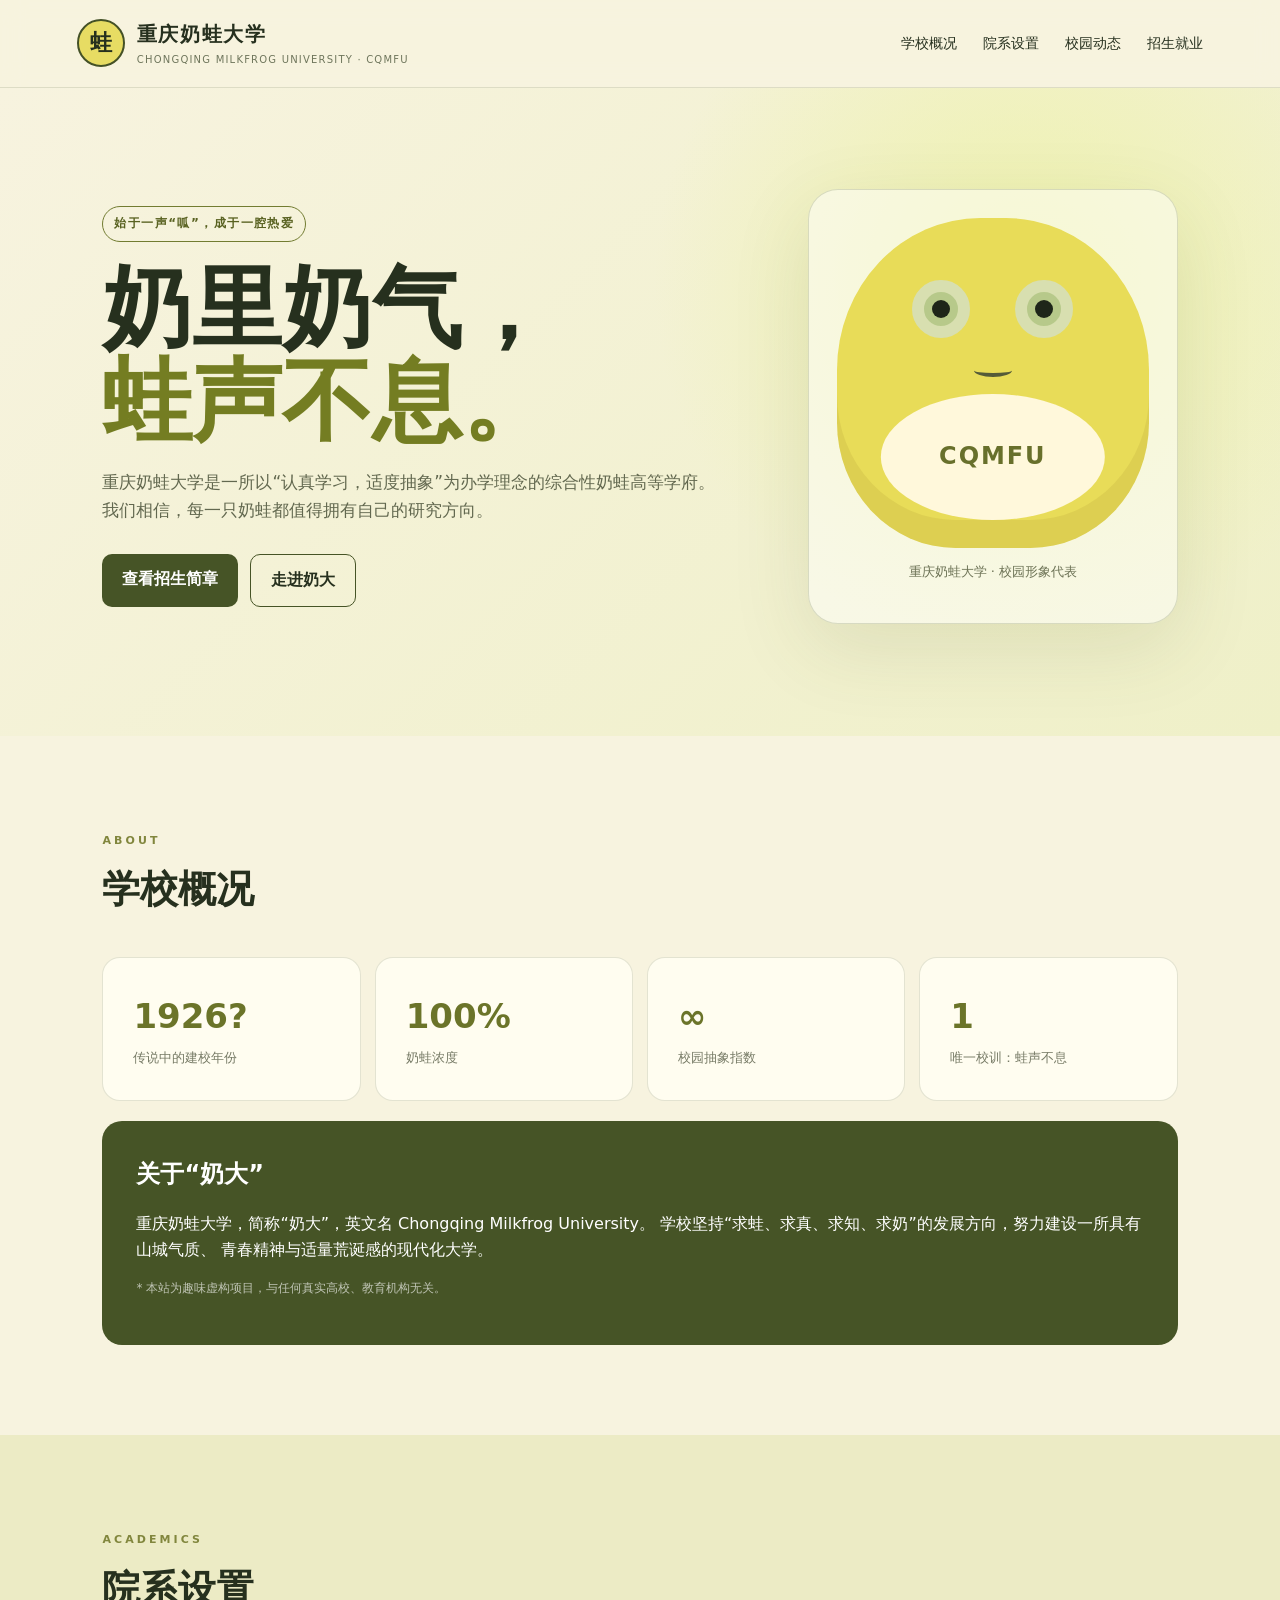
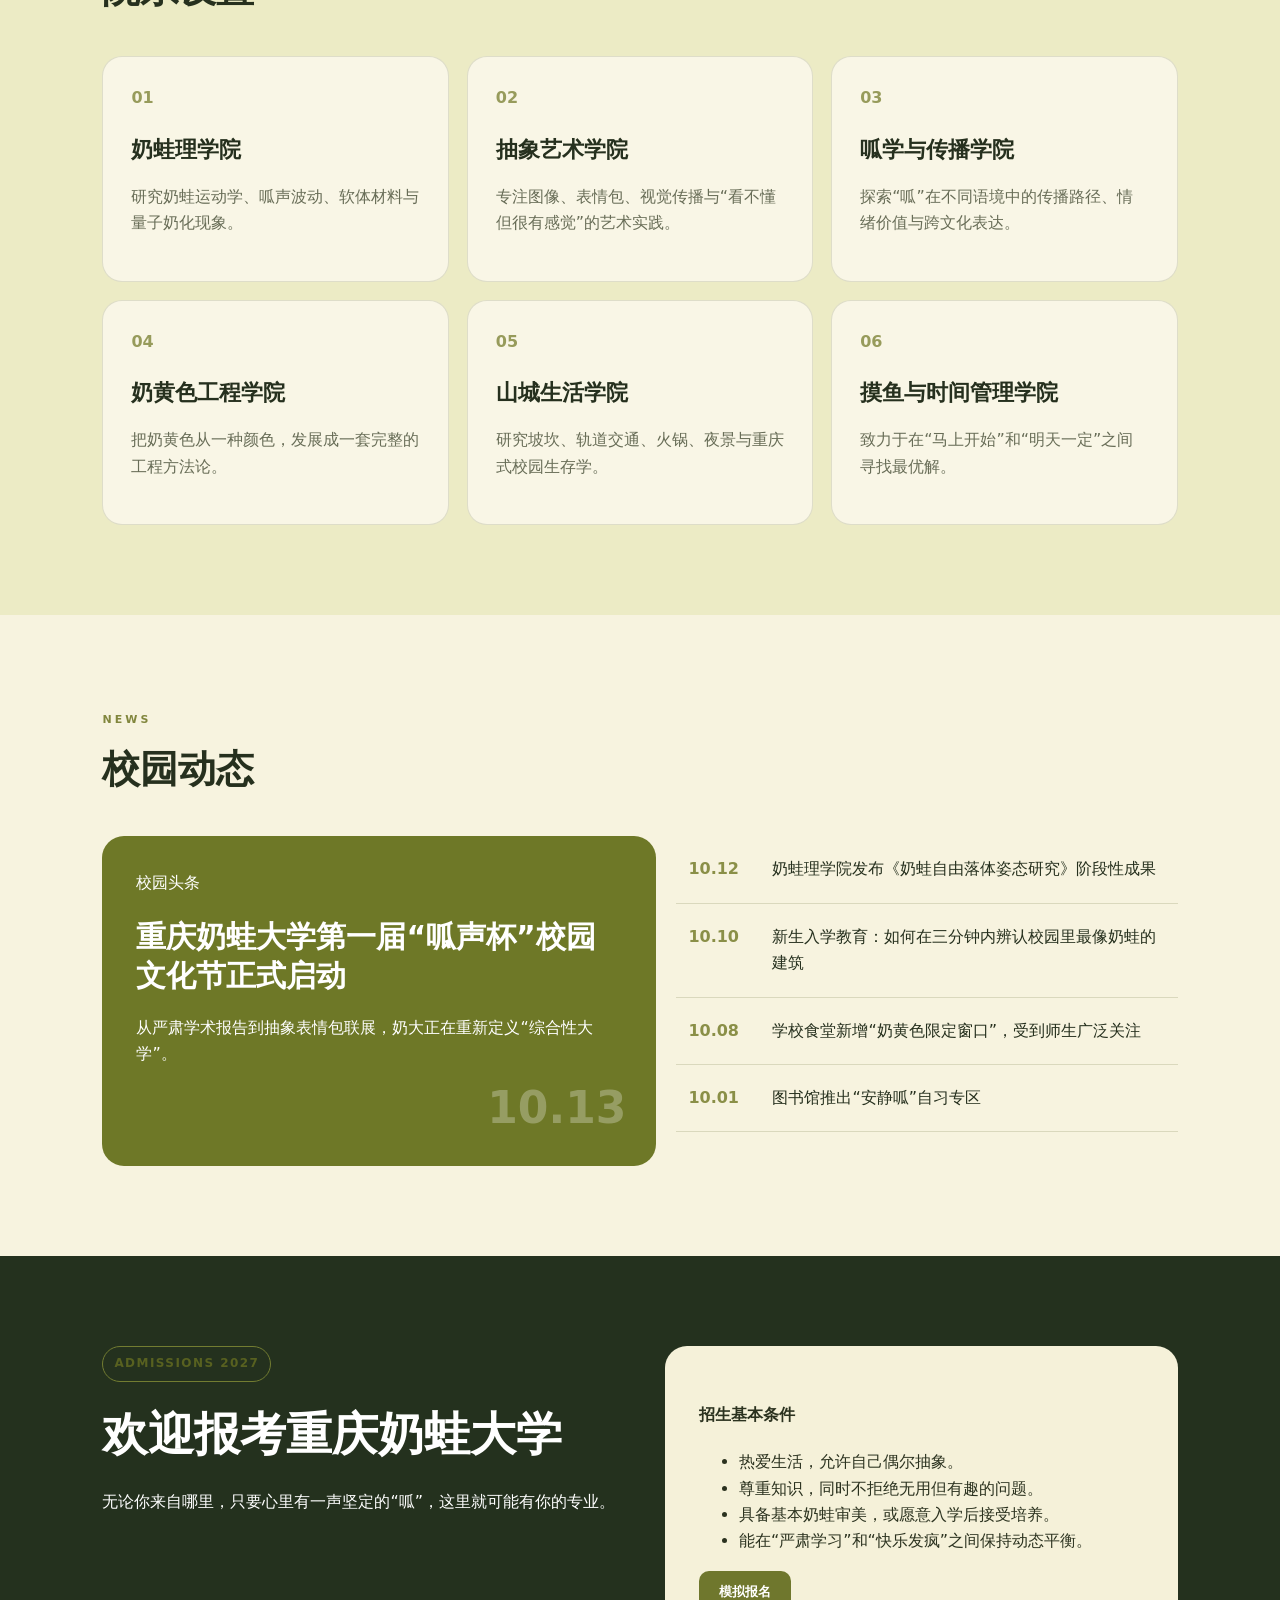
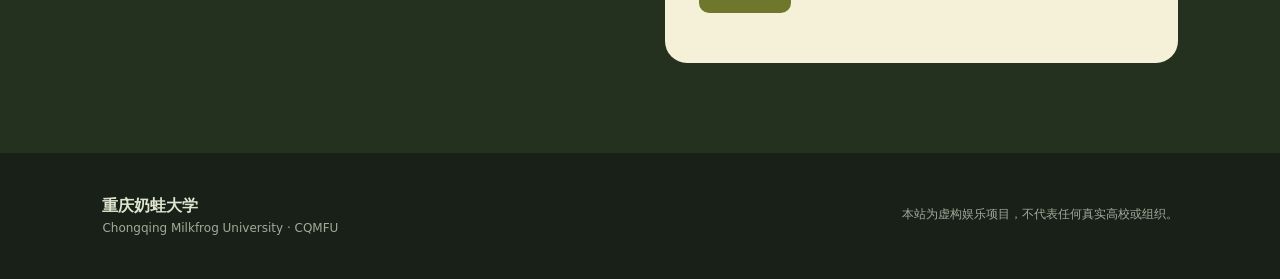
==== index.html @ 406426ea "Add files via upload" ====
<!doctype html>
<html lang="zh-CN">
<head>
  <meta charset="utf-8" />
  <meta name="viewport" content="width=device-width, initial-scale=1" />
  <meta name="description" content="重庆奶蛙大学（Chongqing Milkfrog University）非官方趣味校园网站。" />
  <title>重庆奶蛙大学 | Chongqing Milkfrog University</title>
  <link rel="stylesheet" href="style.css" />
</head>
<body>
  <header class="topbar">
    <div class="brand">
      <div class="seal" aria-label="重庆奶蛙大学校徽">蛙</div>
      <div>
        <h1>重庆奶蛙大学</h1>
        <p>CHONGQING MILKFROG UNIVERSITY · CQMFU</p>
      </div>
    </div>
    <nav>
      <a href="#about">学校概况</a>
      <a href="#colleges">院系设置</a>
      <a href="#news">校园动态</a>
      <a href="#admission">招生就业</a>
    </nav>
  </header>

  <main>
    <section class="hero">
      <div class="hero-copy">
        <span class="tag">始于一声“呱”，成于一腔热爱</span>
        <h2>奶里奶气，<br><strong>蛙声不息。</strong></h2>
        <p>
          重庆奶蛙大学是一所以“认真学习，适度抽象”为办学理念的综合性奶蛙高等学府。
          我们相信，每一只奶蛙都值得拥有自己的研究方向。
        </p>
        <div class="actions">
          <a class="btn primary" href="#admission">查看招生简章</a>
          <a class="btn ghost" href="#about">走进奶大</a>
        </div>
      </div>

      <div class="mascot-card">
        <div class="frog">
          <div class="eyes"><i></i><i></i></div>
          <div class="mouth"></div>
          <div class="belly">CQMFU</div>
        </div>
        <p>重庆奶蛙大学 · 校园形象代表</p>
      </div>
    </section>

    <section id="about" class="section">
      <div class="section-title">
        <span>ABOUT</span>
        <h3>学校概况</h3>
      </div>
      <div class="stats">
        <article><b>1926?</b><span>传说中的建校年份</span></article>
        <article><b>100%</b><span>奶蛙浓度</span></article>
        <article><b>∞</b><span>校园抽象指数</span></article>
        <article><b>1</b><span>唯一校训：蛙声不息</span></article>
      </div>
      <div class="intro-card">
        <h4>关于“奶大”</h4>
        <p>
          重庆奶蛙大学，简称“奶大”，英文名 Chongqing Milkfrog University。
          学校坚持“求蛙、求真、求知、求奶”的发展方向，努力建设一所具有山城气质、
          青春精神与适量荒诞感的现代化大学。
        </p>
        <p class="note">
          * 本站为趣味虚构项目，与任何真实高校、教育机构无关。
        </p>
      </div>
    </section>

    <section id="colleges" class="section alt">
      <div class="section-title">
        <span>ACADEMICS</span>
        <h3>院系设置</h3>
      </div>
      <div class="cards">
        <article class="card">
          <em>01</em>
          <h4>奶蛙理学院</h4>
          <p>研究奶蛙运动学、呱声波动、软体材料与量子奶化现象。</p>
        </article>
        <article class="card">
          <em>02</em>
          <h4>抽象艺术学院</h4>
          <p>专注图像、表情包、视觉传播与“看不懂但很有感觉”的艺术实践。</p>
        </article>
        <article class="card">
          <em>03</em>
          <h4>呱学与传播学院</h4>
          <p>探索“呱”在不同语境中的传播路径、情绪价值与跨文化表达。</p>
        </article>
        <article class="card">
          <em>04</em>
          <h4>奶黄色工程学院</h4>
          <p>把奶黄色从一种颜色，发展成一套完整的工程方法论。</p>
        </article>
        <article class="card">
          <em>05</em>
          <h4>山城生活学院</h4>
          <p>研究坡坎、轨道交通、火锅、夜景与重庆式校园生存学。</p>
        </article>
        <article class="card">
          <em>06</em>
          <h4>摸鱼与时间管理学院</h4>
          <p>致力于在“马上开始”和“明天一定”之间寻找最优解。</p>
        </article>
      </div>
    </section>

    <section id="news" class="section">
      <div class="section-title">
        <span>NEWS</span>
        <h3>校园动态</h3>
      </div>
      <div class="news-grid">
        <article class="news-main">
          <span>校园头条</span>
          <h4>重庆奶蛙大学第一届“呱声杯”校园文化节正式启动</h4>
          <p>从严肃学术报告到抽象表情包联展，奶大正在重新定义“综合性大学”。</p>
          <time>10.13</time>
        </article>
        <div class="news-list">
          <a href="#"><time>10.12</time><span>奶蛙理学院发布《奶蛙自由落体姿态研究》阶段性成果</span></a>
          <a href="#"><time>10.10</time><span>新生入学教育：如何在三分钟内辨认校园里最像奶蛙的建筑</span></a>
          <a href="#"><time>10.08</time><span>学校食堂新增“奶黄色限定窗口”，受到师生广泛关注</span></a>
          <a href="#"><time>10.01</time><span>图书馆推出“安静呱”自习专区</span></a>
        </div>
      </div>
    </section>

    <section id="admission" class="section admission">
      <div>
        <span class="tag">ADMISSIONS 2027</span>
        <h3>欢迎报考重庆奶蛙大学</h3>
        <p>无论你来自哪里，只要心里有一声坚定的“呱”，这里就可能有你的专业。</p>
      </div>
      <div class="admission-box">
        <h4>招生基本条件</h4>
        <ul>
          <li>热爱生活，允许自己偶尔抽象。</li>
          <li>尊重知识，同时不拒绝无用但有趣的问题。</li>
          <li>具备基本奶蛙审美，或愿意入学后接受培养。</li>
          <li>能在“严肃学习”和“快乐发疯”之间保持动态平衡。</li>
        </ul>
        <button id="applyBtn">模拟报名</button>
        <p id="applyMsg" role="status"></p>
      </div>
    </section>
  </main>

  <footer>
    <div>
      <strong>重庆奶蛙大学</strong>
      <span>Chongqing Milkfrog University · CQMFU</span>
    </div>
    <p>本站为虚构娱乐项目，不代表任何真实高校或组织。</p>
  </footer>

  <script src="script.js"></script>
</body>
</html>
---- style.css ----
*{box-sizing:border-box}html{scroll-behavior:smooth}body{margin:0;font-family:Inter,"PingFang SC","Microsoft YaHei",system-ui,sans-serif;color:#26301e;background:#f7f3df;line-height:1.65}a{color:inherit;text-decoration:none}.topbar{position:sticky;top:0;z-index:10;display:flex;align-items:center;justify-content:space-between;padding:18px 6vw;background:rgba(247,243,223,.94);backdrop-filter:blur(12px);border-bottom:1px solid rgba(64,78,37,.14)}.brand{display:flex;align-items:center;gap:12px}.brand h1{font-size:20px;margin:0;letter-spacing:.08em}.brand p{margin:1px 0 0;font-size:10px;letter-spacing:.12em;color:#6f765c}.seal{width:48px;height:48px;border-radius:50%;display:grid;place-items:center;background:#e7dc63;border:2px solid #445126;font-weight:900;font-size:22px}.topbar nav{display:flex;gap:26px;font-size:14px}.topbar nav a:hover{color:#768020}.hero{min-height:72vh;display:grid;grid-template-columns:1.25fr .75fr;align-items:center;gap:7vw;padding:70px 8vw 80px;background:radial-gradient(circle at 80% 30%,#eef2ad 0,transparent 33%),linear-gradient(135deg,#f7f3df,#eff0c8)}.tag{display:inline-block;font-size:12px;font-weight:800;letter-spacing:.12em;padding:7px 11px;border:1px solid #727c31;border-radius:999px;color:#586120}.hero h2{font-size:clamp(48px,7vw,92px);line-height:1.04;margin:20px 0}.hero h2 strong{color:#747d22}.hero-copy>p{max-width:720px;font-size:17px;color:#62684f}.actions{display:flex;gap:12px;margin-top:30px}.btn{padding:12px 20px;border-radius:10px;font-weight:700}.primary{background:#465426;color:white}.ghost{border:1px solid #465426}.mascot-card{background:rgba(255,255,255,.48);border:1px solid rgba(70,84,38,.18);border-radius:30px;padding:28px;text-align:center;box-shadow:0 24px 80px rgba(82,91,34,.12)}.frog{height:330px;max-width:320px;margin:auto;background:#e8dc58;border-radius:46% 46% 38% 38%;position:relative;box-shadow:inset 0 -28px 0 rgba(138,116,33,.12)}.eyes{display:flex;justify-content:center;gap:45px;padding-top:62px}.eyes i{width:58px;height:58px;border-radius:50%;background:#b7c98a;border:12px solid #d8dfb0;position:relative}.eyes i:after{content:"";position:absolute;width:18px;height:18px;border-radius:50%;background:#1e2619;left:8px;top:8px}.mouth{width:38px;height:13px;border-bottom:4px solid #555b38;border-radius:50%;margin:26px auto}.belly{position:absolute;left:50%;bottom:28px;transform:translateX(-50%);width:72%;height:126px;border-radius:50%;background:#fff8db;display:grid;place-items:center;font-size:24px;font-weight:900;color:#68702b;letter-spacing:.08em}.mascot-card p{font-size:13px;color:#6d7356}.section{padding:90px 8vw}.alt{background:#ecebc5}.section-title span{font-size:11px;letter-spacing:.28em;color:#81863d;font-weight:900}.section-title h3{font-size:38px;margin:6px 0 36px}.stats{display:grid;grid-template-columns:repeat(4,1fr);gap:14px}.stats article{background:#fffdf0;border:1px solid rgba(70,84,38,.15);border-radius:18px;padding:30px}.stats b{display:block;font-size:34px;color:#6b7429}.stats span{font-size:13px;color:#777b66}.intro-card{margin-top:20px;padding:34px;background:#465426;color:#fff;border-radius:20px}.intro-card h4{margin:0 0 10px;font-size:24px}.intro-card .note{opacity:.65;font-size:12px}.cards{display:grid;grid-template-columns:repeat(3,1fr);gap:18px}.card{background:#f9f6e6;border-radius:20px;padding:28px;min-height:210px;border:1px solid rgba(70,84,38,.15);transition:.2s}.card:hover{transform:translateY(-5px)}.card em{font-style:normal;color:#979b5b;font-weight:900}.card h4{font-size:22px;margin:20px 0 8px}.card p{color:#686d57}.news-grid{display:grid;grid-template-columns:1.05fr .95fr;gap:20px}.news-main{min-height:330px;background:#6e7827;color:#fff;border-radius:22px;padding:34px;position:relative}.news-main h4{font-size:30px;line-height:1.3;margin:20px 0}.news-main time{position:absolute;right:30px;bottom:22px;font-size:44px;font-weight:900;opacity:.28}.news-list{display:flex;flex-direction:column}.news-list a{display:grid;grid-template-columns:70px 1fr;gap:14px;padding:20px 12px;border-bottom:1px solid #dad8bd}.news-list time{font-weight:900;color:#8a8f47}.admission{display:grid;grid-template-columns:1fr 1fr;gap:50px;background:#24311e;color:white}.admission h3{font-size:46px;margin:15px 0}.admission-box{background:#f5f1d9;color:#2b321f;padding:34px;border-radius:22px}.admission-box button{border:0;background:#6f772d;color:white;font-weight:800;padding:12px 20px;border-radius:10px;cursor:pointer}.admission-box button:hover{filter:brightness(.95)}#applyMsg{font-weight:700;color:#6c742a}footer{padding:40px 8vw;background:#182018;color:#dfe4cf;display:flex;justify-content:space-between;gap:30px}footer strong,footer span{display:block}footer span,footer p{font-size:12px;opacity:.7}@media(max-width:900px){.topbar nav{display:none}.hero,.admission,.news-grid{grid-template-columns:1fr}.hero{padding-top:45px}.mascot-card{max-width:460px}.stats,.cards{grid-template-columns:1fr 1fr}}@media(max-width:560px){.section,.hero{padding-left:6vw;padding-right:6vw}.brand p{display:none}.hero h2{font-size:46px}.stats,.cards{grid-template-columns:1fr}.frog{height:280px}.section-title h3{font-size:32px}.admission h3{font-size:36px}footer{flex-direction:column}}
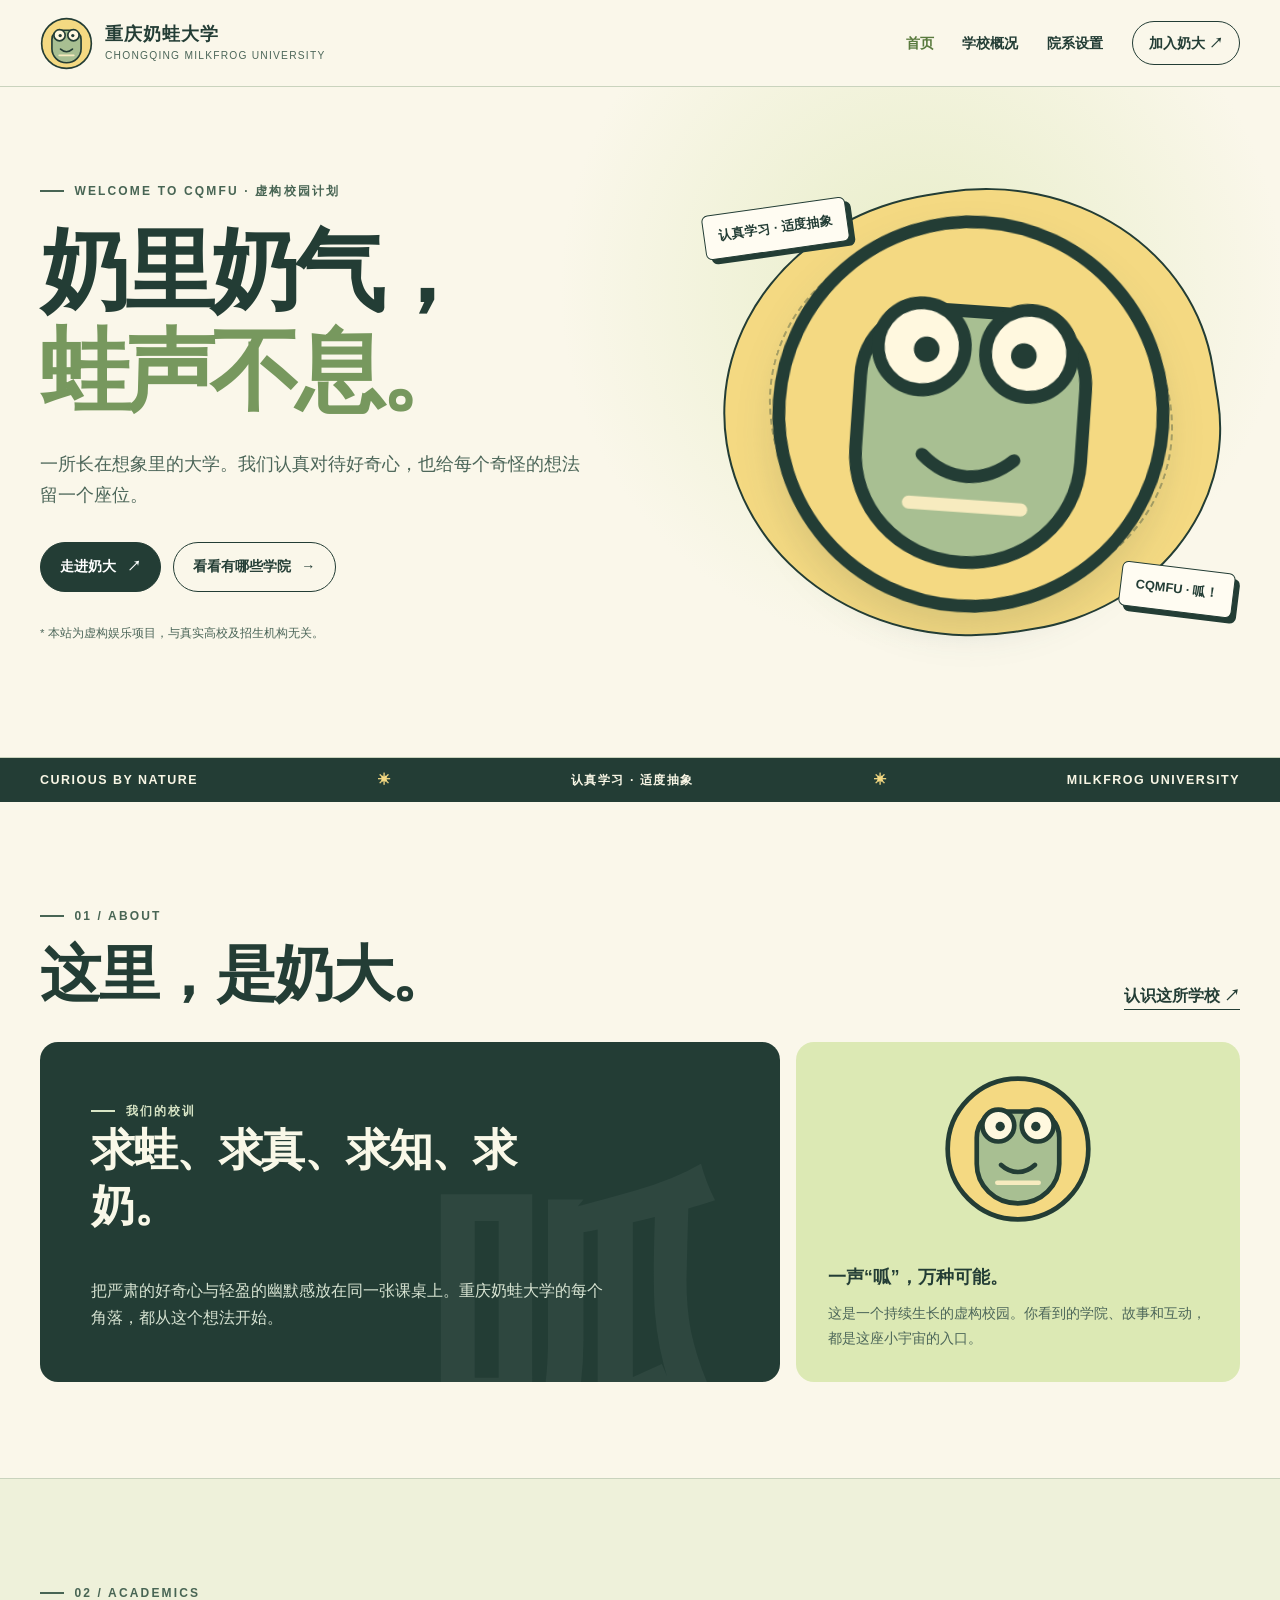
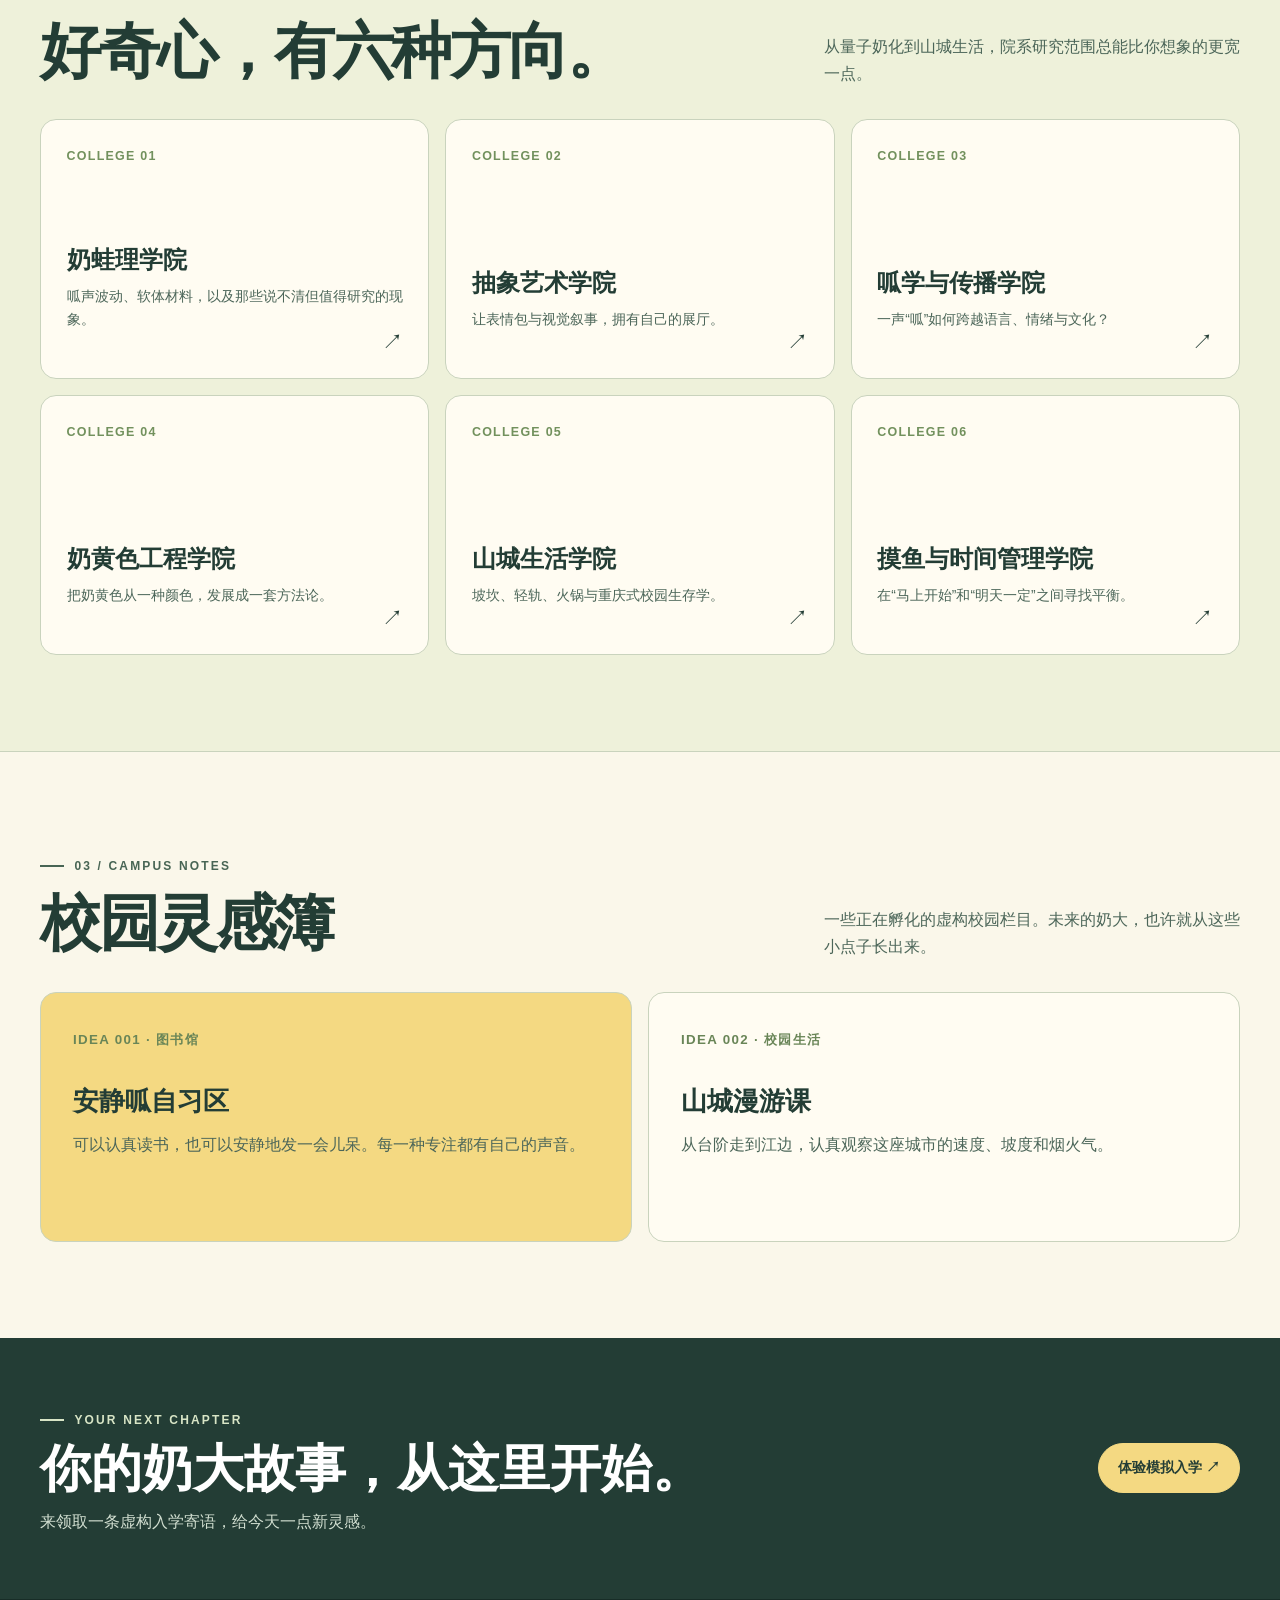
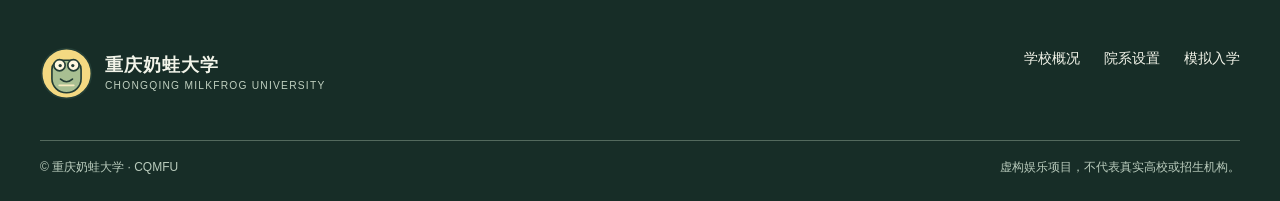
==== commit c7d2ec50: "Add files via upload" ====
--- a/index.html
+++ b/index.html
@@ -1,166 +1,47 @@
-<!doctype html>
-<html lang="zh-CN">
-<head>
-  <meta charset="utf-8" />
-  <meta name="viewport" content="width=device-width, initial-scale=1" />
-  <meta name="description" content="重庆奶蛙大学（Chongqing Milkfrog University）非官方趣味校园网站。" />
-  <title>重庆奶蛙大学 | Chongqing Milkfrog University</title>
-  <link rel="stylesheet" href="style.css" />
-</head>
-<body>
-  <header class="topbar">
-    <div class="brand">
-      <div class="seal" aria-label="重庆奶蛙大学校徽">蛙</div>
-      <div>
-        <h1>重庆奶蛙大学</h1>
-        <p>CHONGQING MILKFROG UNIVERSITY · CQMFU</p>
-      </div>
-    </div>
-    <nav>
-      <a href="#about">学校概况</a>
-      <a href="#colleges">院系设置</a>
-      <a href="#news">校园动态</a>
-      <a href="#admission">招生就业</a>
-    </nav>
-  </header>
-
-  <main>
-    <section class="hero">
-      <div class="hero-copy">
-        <span class="tag">始于一声“呱”，成于一腔热爱</span>
-        <h2>奶里奶气，<br><strong>蛙声不息。</strong></h2>
-        <p>
-          重庆奶蛙大学是一所以“认真学习，适度抽象”为办学理念的综合性奶蛙高等学府。
-          我们相信，每一只奶蛙都值得拥有自己的研究方向。
-        </p>
-        <div class="actions">
-          <a class="btn primary" href="#admission">查看招生简章</a>
-          <a class="btn ghost" href="#about">走进奶大</a>
-        </div>
-      </div>
-
-      <div class="mascot-card">
-        <div class="frog">
-          <div class="eyes"><i></i><i></i></div>
-          <div class="mouth"></div>
-          <div class="belly">CQMFU</div>
-        </div>
-        <p>重庆奶蛙大学 · 校园形象代表</p>
-      </div>
-    </section>
-
-    <section id="about" class="section">
-      <div class="section-title">
-        <span>ABOUT</span>
-        <h3>学校概况</h3>
-      </div>
-      <div class="stats">
-        <article><b>1926?</b><span>传说中的建校年份</span></article>
-        <article><b>100%</b><span>奶蛙浓度</span></article>
-        <article><b>∞</b><span>校园抽象指数</span></article>
-        <article><b>1</b><span>唯一校训：蛙声不息</span></article>
-      </div>
-      <div class="intro-card">
-        <h4>关于“奶大”</h4>
-        <p>
-          重庆奶蛙大学，简称“奶大”，英文名 Chongqing Milkfrog University。
-          学校坚持“求蛙、求真、求知、求奶”的发展方向，努力建设一所具有山城气质、
-          青春精神与适量荒诞感的现代化大学。
-        </p>
-        <p class="note">
-          * 本站为趣味虚构项目，与任何真实高校、教育机构无关。
-        </p>
-      </div>
-    </section>
-
-    <section id="colleges" class="section alt">
-      <div class="section-title">
-        <span>ACADEMICS</span>
-        <h3>院系设置</h3>
-      </div>
-      <div class="cards">
-        <article class="card">
-          <em>01</em>
-          <h4>奶蛙理学院</h4>
-          <p>研究奶蛙运动学、呱声波动、软体材料与量子奶化现象。</p>
-        </article>
-        <article class="card">
-          <em>02</em>
-          <h4>抽象艺术学院</h4>
-          <p>专注图像、表情包、视觉传播与“看不懂但很有感觉”的艺术实践。</p>
-        </article>
-        <article class="card">
-          <em>03</em>
-          <h4>呱学与传播学院</h4>
-          <p>探索“呱”在不同语境中的传播路径、情绪价值与跨文化表达。</p>
-        </article>
-        <article class="card">
-          <em>04</em>
-          <h4>奶黄色工程学院</h4>
-          <p>把奶黄色从一种颜色，发展成一套完整的工程方法论。</p>
-        </article>
-        <article class="card">
-          <em>05</em>
-          <h4>山城生活学院</h4>
-          <p>研究坡坎、轨道交通、火锅、夜景与重庆式校园生存学。</p>
-        </article>
-        <article class="card">
-          <em>06</em>
-          <h4>摸鱼与时间管理学院</h4>
-          <p>致力于在“马上开始”和“明天一定”之间寻找最优解。</p>
-        </article>
-      </div>
-    </section>
-
-    <section id="news" class="section">
-      <div class="section-title">
-        <span>NEWS</span>
-        <h3>校园动态</h3>
-      </div>
-      <div class="news-grid">
-        <article class="news-main">
-          <span>校园头条</span>
-          <h4>重庆奶蛙大学第一届“呱声杯”校园文化节正式启动</h4>
-          <p>从严肃学术报告到抽象表情包联展，奶大正在重新定义“综合性大学”。</p>
-          <time>10.13</time>
-        </article>
-        <div class="news-list">
-          <a href="#"><time>10.12</time><span>奶蛙理学院发布《奶蛙自由落体姿态研究》阶段性成果</span></a>
-          <a href="#"><time>10.10</time><span>新生入学教育：如何在三分钟内辨认校园里最像奶蛙的建筑</span></a>
-          <a href="#"><time>10.08</time><span>学校食堂新增“奶黄色限定窗口”，受到师生广泛关注</span></a>
-          <a href="#"><time>10.01</time><span>图书馆推出“安静呱”自习专区</span></a>
-        </div>
-      </div>
-    </section>
-
-    <section id="admission" class="section admission">
-      <div>
-        <span class="tag">ADMISSIONS 2027</span>
-        <h3>欢迎报考重庆奶蛙大学</h3>
-        <p>无论你来自哪里，只要心里有一声坚定的“呱”，这里就可能有你的专业。</p>
-      </div>
-      <div class="admission-box">
-        <h4>招生基本条件</h4>
-        <ul>
-          <li>热爱生活，允许自己偶尔抽象。</li>
-          <li>尊重知识，同时不拒绝无用但有趣的问题。</li>
-          <li>具备基本奶蛙审美，或愿意入学后接受培养。</li>
-          <li>能在“严肃学习”和“快乐发疯”之间保持动态平衡。</li>
-        </ul>
-        <button id="applyBtn">模拟报名</button>
-        <p id="applyMsg" role="status"></p>
-      </div>
-    </section>
-  </main>
-
-  <footer>
-    <div>
-      <strong>重庆奶蛙大学</strong>
-      <span>Chongqing Milkfrog University · CQMFU</span>
-    </div>
-    <p>本站为虚构娱乐项目，不代表任何真实高校或组织。</p>
-  </footer>
-
-  <script src="script.js"></script>
-</body>
-</html>
+<!doctype html>
+<html lang="zh-CN">
+<head>
+  <meta charset="utf-8">
+  <meta name="viewport" content="width=device-width, initial-scale=1">
+  <meta name="theme-color" content="#faf7ea">
+  <meta name="description" content="重庆奶蛙大学是一所虚构的趣味大学。认真学习，适度抽象；奶里奶气，蛙声不息。">
+  <title>重庆奶蛙大学 · 蛙声不息</title>
+  <link rel="icon" type="image/svg+xml" href="assets/frog-mark.svg">
+  <link rel="stylesheet" href="assets/site.css">
+  <script src="assets/site.js" defer></script>
+</head>
+<body>
+  <div class="site-loader" data-site-loader role="status" hidden>
+    <div class="loader-mascot"><img src="assets/frog-mark.svg" alt="" width="128" height="128"></div>
+    <p>奶蛙正在带你进入校园<span aria-hidden="true">…</span></p>
+  </div>
+  <a class="skip-link" href="#main">跳转到正文</a>
+  <header class="site-header"><div class="container header-inner">
+    <a class="brand" href="index.html" aria-label="重庆奶蛙大学首页"><img src="assets/frog-mark.svg" alt=""><span><strong>重庆奶蛙大学</strong><small>CHONGQING MILKFROG UNIVERSITY</small></span></a>
+    <nav class="desktop-nav" aria-label="主导航"><a href="index.html" aria-current="page">首页</a><a href="about.html">学校概况</a><a href="academics.html">院系设置</a><a href="admissions.html" class="nav-cta">加入奶大 ↗</a></nav>
+    <button class="menu-button" type="button" aria-expanded="false" aria-controls="mobile-menu" data-menu-toggle>菜单 ☰</button>
+  </div><nav class="mobile-nav" id="mobile-menu" aria-label="移动端导航" data-menu hidden><a href="index.html" aria-current="page">首页</a><a href="about.html">学校概况</a><a href="academics.html">院系设置</a><a href="admissions.html">加入奶大</a></nav></header>
+  <main id="main">
+    <section class="hero"><div class="container hero-grid"><div>
+      <span class="eyebrow">Welcome to CQMFU · 虚构校园计划</span>
+      <h1>奶里奶气，<br><span>蛙声不息。</span></h1>
+      <p class="lead">一所长在想象里的大学。我们认真对待好奇心，也给每个奇怪的想法留一个座位。</p>
+      <div class="hero-actions"><a class="button button-dark" href="about.html">走进奶大 <span aria-hidden="true">↗</span></a><a class="button button-light" href="academics.html">看看有哪些学院 <span aria-hidden="true">→</span></a></div>
+      <p class="hero-note">* 本站为虚构娱乐项目，与真实高校及招生机构无关。</p>
+    </div><div class="hero-art" aria-label="奶蛙校徽插画"><div class="art-oval"></div><div class="art-ring"></div><img class="hero-frog" src="assets/frog-mark.svg" alt="微笑的奶蛙校徽"><span class="art-sticker sticker-a">认真学习 · 适度抽象</span><span class="art-sticker sticker-b">CQMFU · 呱！</span></div></div></section>
+    <div class="ticker" aria-hidden="true"><div class="container ticker-inner"><span>CURIOUS BY NATURE</span><span>✳</span><span>认真学习 · 适度抽象</span><span>✳</span><span>MILKFROG UNIVERSITY</span></div></div>
+    <section class="section" aria-labelledby="about-title"><div class="container"><div class="section-heading"><div><span class="eyebrow">01 / About</span><h2 id="about-title">这里，是奶大。</h2></div><a href="about.html">认识这所学校 ↗</a></div><div class="intro-grid"><article class="feature-card"><div><span class="eyebrow" style="color:#d8e5c6">我们的校训</span><h3>求蛙、求真、求知、求奶。</h3></div><p>把严肃的好奇心与轻盈的幽默感放在同一张课桌上。重庆奶蛙大学的每个角落，都从这个想法开始。</p></article><article class="seal-card"><img src="assets/frog-mark.svg" alt="重庆奶蛙大学奶蛙校徽"><div><strong>一声“呱”，万种可能。</strong><p>这是一个持续生长的虚构校园。你看到的学院、故事和互动，都是这座小宇宙的入口。</p></div></article></div></div></section>
+    <section class="section section-tint" aria-labelledby="academics-title"><div class="container"><div class="section-heading"><div><span class="eyebrow">02 / Academics</span><h2 id="academics-title">好奇心，有六种方向。</h2></div><p>从量子奶化到山城生活，院系研究范围总能比你想象的更宽一点。</p></div><div class="cards">
+      <a class="college-card" href="academics.html#science"><span class="number">COLLEGE 01</span><h3>奶蛙理学院</h3><p>呱声波动、软体材料，以及那些说不清但值得研究的现象。</p><span class="arrow" aria-hidden="true">↗</span></a>
+      <a class="college-card" href="academics.html#art"><span class="number">COLLEGE 02</span><h3>抽象艺术学院</h3><p>让表情包与视觉叙事，拥有自己的展厅。</p><span class="arrow" aria-hidden="true">↗</span></a>
+      <a class="college-card" href="academics.html#communication"><span class="number">COLLEGE 03</span><h3>呱学与传播学院</h3><p>一声“呱”如何跨越语言、情绪与文化？</p><span class="arrow" aria-hidden="true">↗</span></a>
+      <a class="college-card" href="academics.html#engineering"><span class="number">COLLEGE 04</span><h3>奶黄色工程学院</h3><p>把奶黄色从一种颜色，发展成一套方法论。</p><span class="arrow" aria-hidden="true">↗</span></a>
+      <a class="college-card" href="academics.html#city"><span class="number">COLLEGE 05</span><h3>山城生活学院</h3><p>坡坎、轻轨、火锅与重庆式校园生存学。</p><span class="arrow" aria-hidden="true">↗</span></a>
+      <a class="college-card" href="academics.html#time"><span class="number">COLLEGE 06</span><h3>摸鱼与时间管理学院</h3><p>在“马上开始”和“明天一定”之间寻找平衡。</p><span class="arrow" aria-hidden="true">↗</span></a>
+    </div></div></section>
+    <section class="section" aria-labelledby="stories-title"><div class="container"><div class="section-heading"><div><span class="eyebrow">03 / Campus notes</span><h2 id="stories-title">校园灵感簿</h2></div><p>一些正在孵化的虚构校园栏目。未来的奶大，也许就从这些小点子长出来。</p></div><div class="story-grid"><article class="story-card accent"><small>IDEA 001 · 图书馆</small><h3>安静呱自习区</h3><p>可以认真读书，也可以安静地发一会儿呆。每一种专注都有自己的声音。</p></article><article class="story-card"><small>IDEA 002 · 校园生活</small><h3>山城漫游课</h3><p>从台阶走到江边，认真观察这座城市的速度、坡度和烟火气。</p></article></div></div></section>
+    <section class="cta-band"><div class="container cta-inner"><div><span class="eyebrow" style="color:#d8e5c6">Your next chapter</span><h2>你的奶大故事，从这里开始。</h2><p>来领取一条虚构入学寄语，给今天一点新灵感。</p></div><a class="button button-yellow" href="admissions.html">体验模拟入学 ↗</a></div></section>
+  </main>
+  <footer class="site-footer"><div class="container"><div class="footer-grid"><a class="brand" href="index.html"><img src="assets/frog-mark.svg" alt=""><span><strong>重庆奶蛙大学</strong><small>CHONGQING MILKFROG UNIVERSITY</small></span></a><nav class="footer-links" aria-label="页脚导航"><a href="about.html">学校概况</a><a href="academics.html">院系设置</a><a href="admissions.html">模拟入学</a></nav></div><div class="footer-bottom"><span>© 重庆奶蛙大学 · CQMFU</span><span>虚构娱乐项目，不代表真实高校或招生机构。</span></div></div></footer>
+</body>
+</html>
--- a/assets/site.css
+++ b/assets/site.css
@@ -0,0 +1,38 @@
+
+:root{--ink:#233d35;--ink-soft:#4c6659;--cream:#faf7ea;--paper:#fffcf2;--lime:#dce9b4;--frog:#a8bf92;--yellow:#f4d982;--line:#c9d3bd;--shadow:0 20px 50px rgba(35,61,53,.08)}
+*{box-sizing:border-box}
+html{scroll-behavior:smooth}
+body{margin:0;background:var(--cream);color:var(--ink);font-family:'DM Sans','Noto Sans SC','PingFang SC','Microsoft YaHei',sans-serif;line-height:1.7}
+button,a{font:inherit}
+a{color:inherit;text-decoration:none}
+button{cursor:pointer}
+img{max-width:100%;display:block}
+:focus-visible{outline:3px solid #806515;outline-offset:4px}
+.skip-link{position:absolute;top:-100px;left:1rem;background:var(--ink);color:white;padding:.6rem 1rem;z-index:100}.skip-link:focus{top:1rem}
+.container{width:min(1200px,calc(100% - 2.5rem));margin-inline:auto}
+.eyebrow{display:inline-flex;align-items:center;gap:.65rem;font-size:.75rem;letter-spacing:.18em;text-transform:uppercase;font-weight:800;color:#486554}
+.eyebrow:before{content:'';width:1.5rem;height:2px;background:currentColor}
+.site-header{position:relative;z-index:20;background:var(--cream);border-bottom:1px solid var(--line)}
+.header-inner{min-height:86px;display:flex;align-items:center;justify-content:space-between;gap:2rem}
+.brand{display:flex;align-items:center;gap:.75rem;min-width:0}.brand img{width:53px;height:53px;flex:none}.brand strong,.brand small{display:block;line-height:1.25}.brand strong{font-size:1.12rem;letter-spacing:.06em}.brand small{font-size:.64rem;letter-spacing:.12em;color:var(--ink-soft);margin-top:.25rem}
+.desktop-nav{display:flex;gap:1.8rem;align-items:center}.desktop-nav a{font-size:.9rem;font-weight:700;white-space:nowrap}.desktop-nav a:hover,.desktop-nav a[aria-current=page]{color:#597a3e}.nav-cta{border:1px solid var(--ink);border-radius:100px;padding:.56rem 1rem}.nav-cta:hover{background:var(--ink);color:#fff!important}
+.menu-button,.mobile-nav{display:none}
+.button{display:inline-flex;align-items:center;justify-content:center;gap:.65rem;min-height:49px;padding:.75rem 1.2rem;border-radius:100px;font-weight:800;font-size:.88rem;transition:transform .2s,background .2s}.button:hover{transform:translateY(-2px)}.button-dark{background:var(--ink);color:#fff;border:1px solid var(--ink)}.button-dark:hover{background:#315b4a}.button-light{border:1px solid var(--ink);background:transparent}.button-light:hover{background:#ebefda}.button-yellow{background:var(--yellow);border:1px solid var(--yellow);color:var(--ink)}
+.hero{overflow:hidden;background:radial-gradient(circle at 72% 30%,#e7edc8 0,transparent 35%),var(--cream);border-bottom:1px solid var(--line)}.hero-grid{display:grid;grid-template-columns:1.08fr .92fr;align-items:center;min-height:670px;gap:2rem;padding-block:4rem 5rem}.hero h1{font-size:clamp(3.8rem,7vw,7rem);line-height:1.12;letter-spacing:-.055em;margin:1.25rem 0 1.7rem;font-weight:800}.hero h1 span{color:#77985e}.lead{font-size:1.13rem;color:var(--ink-soft);max-width:34rem;margin:0 0 2rem}.hero-actions{display:flex;gap:.75rem;flex-wrap:wrap}.hero-note{font-size:.72rem;color:var(--ink-soft);margin-top:2rem}
+.hero-art{position:relative;min-height:520px;display:grid;place-items:center}.art-oval{position:absolute;width:92%;height:86%;border-radius:50% 50% 46% 54%;background:var(--yellow);transform:rotate(-9deg);border:2px solid var(--ink)}.art-ring{position:absolute;width:76%;height:69%;border:2px dashed rgba(35,61,53,.35);border-radius:50%;transform:rotate(17deg)}.hero-frog{position:relative;width:min(79%,410px);filter:drop-shadow(0 20px 18px rgba(35,61,53,.12));transform:rotate(4deg)}.art-sticker{position:absolute;background:var(--paper);padding:.65rem .9rem;border:1px solid var(--ink);border-radius:.4rem;box-shadow:5px 5px 0 var(--ink);font-size:.8rem;font-weight:800;transform:rotate(-8deg)}.sticker-a{top:10%;left:0}.sticker-b{bottom:12%;right:1%;transform:rotate(7deg)}
+.ticker{background:var(--ink);color:#f8f6e5;padding:.72rem 0;overflow:hidden}.ticker-inner{display:flex;justify-content:space-between;gap:1rem;white-space:nowrap;font-size:.78rem;font-weight:700;letter-spacing:.12em}.ticker span:nth-child(even){color:var(--yellow)}
+.section{padding:6rem 0}.section-heading{display:flex;align-items:end;justify-content:space-between;gap:2rem;margin-bottom:2rem}.section-heading h2,.page-intro h1{font-size:clamp(2.4rem,4.8vw,4.5rem);letter-spacing:-.04em;line-height:1.18;margin:.7rem 0 0}.section-heading p{max-width:26rem;color:var(--ink-soft);margin:0}.section-heading a{font-weight:800;border-bottom:1px solid currentColor;white-space:nowrap}
+.intro-grid{display:grid;grid-template-columns:1.25fr .75fr;gap:1rem}.feature-card{background:var(--ink);color:#f9f8e8;border-radius:18px;padding:clamp(2rem,4vw,4rem);min-height:340px;display:flex;flex-direction:column;justify-content:space-between;position:relative;overflow:hidden}.feature-card:after{content:'呱';position:absolute;right:2rem;bottom:-7rem;font-size:20rem;line-height:1;color:rgba(255,255,255,.05);font-weight:800}.feature-card h3{font-size:clamp(2rem,3.4vw,3.5rem);line-height:1.3;letter-spacing:-.035em;max-width:18ch;margin:0;position:relative;z-index:1}.feature-card p{max-width:32rem;margin:1.2rem 0 0;color:#d7e3d2;position:relative;z-index:1}.seal-card{background:var(--lime);border-radius:18px;padding:2rem;display:flex;flex-direction:column;justify-content:space-between;min-height:340px}.seal-card img{width:150px;align-self:center}.seal-card strong{font-size:1.1rem}.seal-card p{margin:.5rem 0 0;color:var(--ink-soft);font-size:.9rem}
+.cards{display:grid;grid-template-columns:repeat(3,1fr);gap:1rem}.college-card{display:flex;flex-direction:column;min-height:260px;border:1px solid var(--line);background:var(--paper);border-radius:16px;padding:1.6rem;transition:transform .2s,box-shadow .2s}.college-card:hover{transform:translateY(-4px);box-shadow:var(--shadow)}.college-card .number{font-size:.78rem;font-weight:800;color:#72915d;letter-spacing:.1em}.college-card h3{font-size:1.5rem;line-height:1.3;margin:auto 0 .6rem}.college-card p{font-size:.86rem;color:var(--ink-soft);margin:0}.college-card .arrow{font-size:1.3rem;align-self:end;line-height:1}
+.section-tint{background:#eef1da;border-block:1px solid var(--line)}.story-grid{display:grid;grid-template-columns:1fr 1fr;gap:1rem}.story-card{border:1px solid var(--line);background:var(--paper);border-radius:16px;padding:2rem;min-height:250px}.story-card small{font-weight:800;letter-spacing:.1em;color:#698557}.story-card h3{font-size:1.65rem;line-height:1.35;margin:2rem 0 .7rem}.story-card p{color:var(--ink-soft);margin:0}.story-card.accent{background:var(--yellow)}
+.cta-band{background:var(--ink);color:#fff;padding:4rem 0}.cta-inner{display:flex;align-items:center;justify-content:space-between;gap:2rem}.cta-inner h2{font-size:clamp(2rem,4vw,3.7rem);line-height:1.2;margin:.5rem 0}.cta-inner p{margin:0;color:#d2dfd1}
+.site-footer{background:#172d27;color:#f2f4e9;padding:3rem 0 1.5rem}.footer-grid{display:flex;justify-content:space-between;gap:2rem;border-bottom:1px solid #53695d;padding-bottom:2.5rem}.footer-grid .brand small{color:#c0d0c0}.footer-links{display:flex;gap:1.5rem;flex-wrap:wrap;font-size:.85rem}.footer-links a:hover{text-decoration:underline}.footer-bottom{display:flex;justify-content:space-between;gap:1rem;color:#b9cbbc;font-size:.75rem;padding-top:1rem}
+.page-intro{background:#eaf0d6;border-bottom:1px solid var(--line);padding:5rem 0}.page-intro p{font-size:1.1rem;color:var(--ink-soft);max-width:42rem;margin:1.3rem 0 0}.page-intro .crumb{display:block;font-size:.82rem;font-weight:700;margin-bottom:2rem}.page-intro .crumb a{text-decoration:underline}.prose{max-width:720px}.prose p{font-size:1.06rem;color:var(--ink-soft)}.two-col{display:grid;grid-template-columns:.72fr 1.28fr;gap:4rem}.two-col h2{font-size:clamp(2rem,3.5vw,3rem);line-height:1.25;margin:.5rem 0}.quote{background:var(--yellow);border-radius:18px;padding:2.5rem;font-size:clamp(1.4rem,2.8vw,2.3rem);line-height:1.4;font-weight:800}.plain-list{padding-left:1.3rem;color:var(--ink-soft)}.plain-list li{margin-bottom:.8rem}.notice{background:#edf2e2;border-left:4px solid #6d9158;padding:1rem 1.3rem;border-radius:0 8px 8px 0;color:var(--ink-soft)}
+.college-list{display:grid;grid-template-columns:repeat(2,1fr);gap:1rem}.college-detail{border:1px solid var(--line);border-radius:16px;background:var(--paper);padding:2rem}.college-detail small{font-weight:800;color:#6c8b57}.college-detail h2{font-size:1.8rem;margin:1.3rem 0 .8rem}.college-detail p{color:var(--ink-soft);margin:0}.college-detail ul{padding-left:1.2rem;margin:1.2rem 0 0;color:var(--ink-soft);font-size:.9rem}
+.admission-panel{display:grid;grid-template-columns:1fr 1fr;gap:3rem;align-items:center;background:var(--yellow);border-radius:20px;padding:clamp(1.5rem,5vw,4rem)}.admission-panel h2{font-size:clamp(2rem,3.6vw,3.3rem);line-height:1.25}.admission-panel p{color:#475847}.result-card{background:var(--paper);border-radius:16px;padding:2rem;min-height:250px}.result-card h3{margin-top:0}.result-card [role=status]{min-height:4.5rem;font-weight:700;color:var(--ink)}.result-card small{display:block;color:var(--ink-soft);margin-top:1rem}
+.error-page{min-height:60vh;display:grid;align-content:center;text-align:center;justify-items:center}.error-page img{width:120px}.error-page h1{font-size:clamp(3rem,8vw,6rem);margin:.5rem 0}.error-page p{color:var(--ink-soft)}
+@media(max-width:850px){.desktop-nav{display:none}.menu-button{display:block;background:transparent;border:1px solid var(--ink);border-radius:100px;padding:.5rem 1rem;font-weight:700}.mobile-nav{display:flex;flex-direction:column;padding:0 1.25rem 1.25rem;gap:.25rem;background:var(--cream)}.mobile-nav[hidden]{display:none}.mobile-nav a{padding:.65rem 0;font-weight:700}.hero-grid{grid-template-columns:1fr;padding-block:4rem}.hero-art{min-height:390px;max-width:550px;width:100%;margin:auto}.cards{grid-template-columns:repeat(2,1fr)}.two-col{grid-template-columns:1fr;gap:1.5rem}.footer-grid{flex-direction:column}}
+@media(max-width:620px){.container{width:min(100% - 2rem,1200px)}.brand img{width:44px;height:44px}.brand strong{font-size:.96rem}.brand small{font-size:.52rem}.hero h1{font-size:clamp(3.3rem,13vw,5rem)}.hero-grid{padding-block:3.5rem 2.5rem}.hero-art{min-height:330px}.art-sticker{font-size:.64rem}.section{padding:4rem 0}.section-heading{display:block}.section-heading p{margin-top:.8rem}.section-heading a{display:inline-block;margin-top:1rem}.intro-grid,.cards,.story-grid,.college-list,.admission-panel{grid-template-columns:1fr}.college-card{min-height:220px}.cta-inner{display:block}.cta-inner .button{margin-top:1.5rem}.footer-bottom{flex-direction:column}.ticker-inner{justify-content:start;gap:2rem}.page-intro{padding:3.5rem 0}}
+@media(prefers-reduced-motion:reduce){html{scroll-behavior:auto}.button,.college-card{transition:none}}
+
+.site-loader{position:fixed;inset:0;z-index:90;display:flex;flex-direction:column;align-items:center;justify-content:center;gap:1rem;background:var(--cream);pointer-events:none;opacity:1;transition:opacity .2s ease}.site-loader[hidden]{display:none}.site-loader.is-leaving{opacity:0}.site-loader p{margin:0 1rem;text-align:center;font-size:.9rem;font-weight:700;color:var(--ink)}.loader-mascot{position:relative;padding-bottom:1rem}.loader-mascot img{width:128px;height:128px;animation:frog-hop .65s ease-in-out infinite}.loader-mascot:after{content:'';position:absolute;bottom:0;left:24px;width:80px;height:9px;border-radius:50%;background:rgba(35,61,53,.14);animation:frog-shadow .65s ease-in-out infinite}@keyframes frog-hop{0%,100%{transform:translateY(0) rotate(-3deg)}50%{transform:translateY(-17px) rotate(3deg)}}@keyframes frog-shadow{0%,100%{transform:scaleX(1);opacity:1}50%{transform:scaleX(.7);opacity:.5}}@media(prefers-reduced-motion:reduce){.site-loader{display:none!important}.loader-mascot img,.loader-mascot:after{animation:none}}
